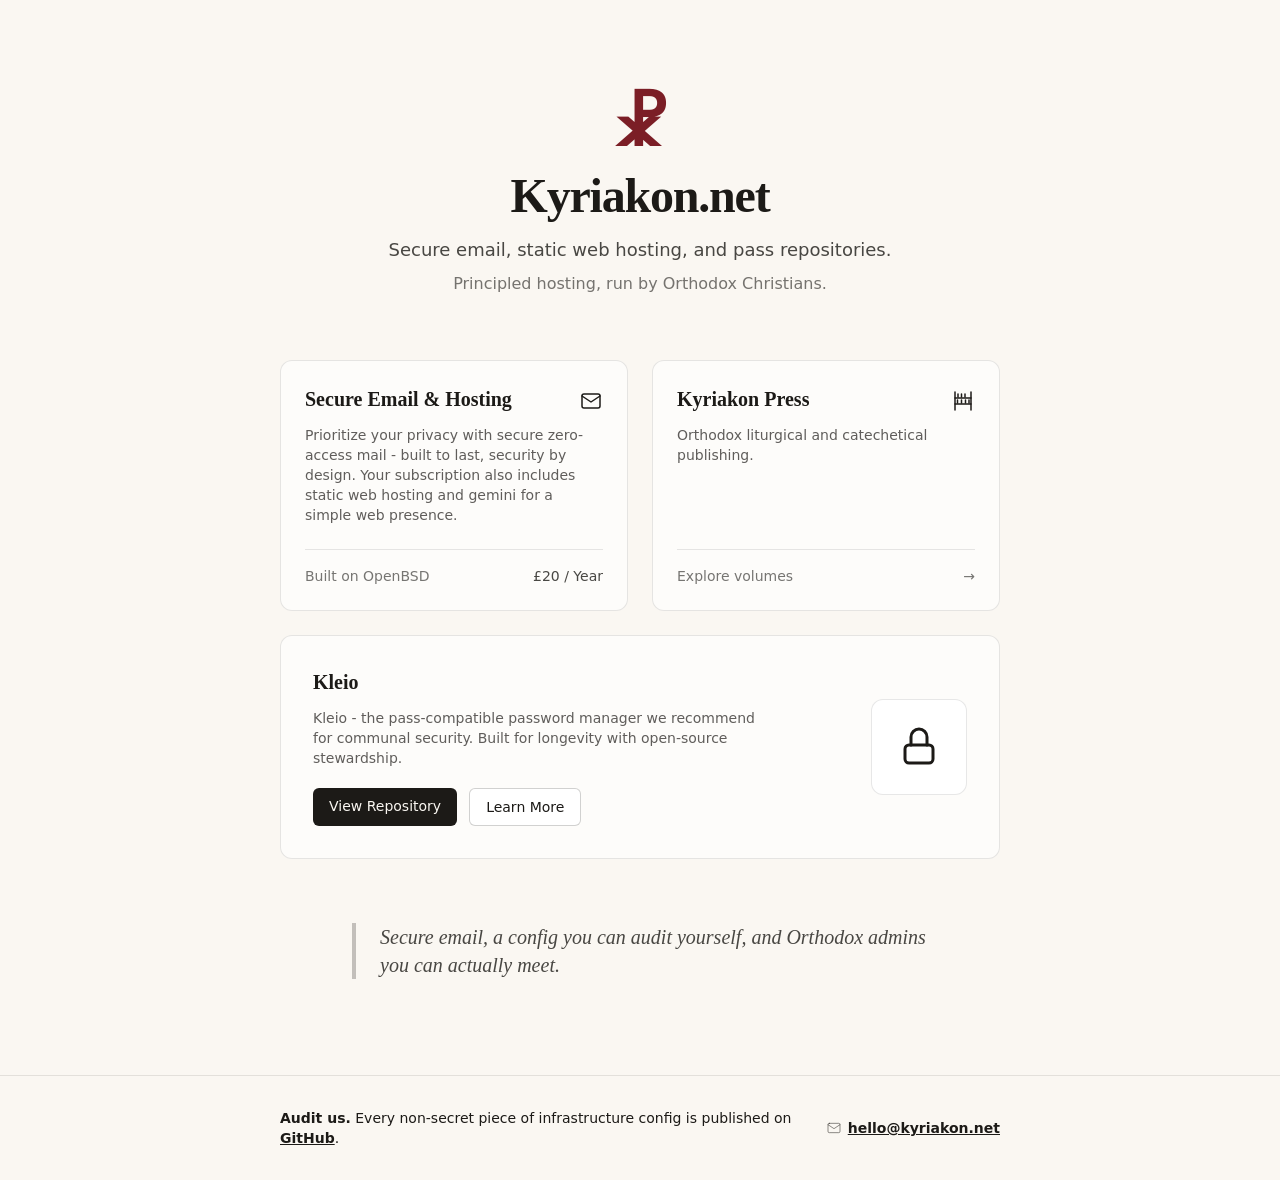
==== index.html @ 42053f7a "feat: added slash website screen with basic info." ====
<!doctype html>
<html lang="en">
<head>
  <meta charset="utf-8">
  <meta name="viewport" content="width=device-width, initial-scale=1">
  <title>Kyriakon.net - Principled hosting</title>
  <meta name="description" content="Secure email, static web hosting, and pass repositories. Principled hosting, run by Orthodox Christians.">
  <link rel="icon" type="image/svg+xml" href="/assets/favicon.svg">
  <link rel="icon" type="image/png" href="/assets/favicon.png">
  <link rel="stylesheet" href="/assets/main.css">
</head>
<body class="bg-paper text-ink font-body antialiased">
  <main class="mx-auto max-w-3xl px-6 py-16 sm:py-24">

    <header class="text-center">
      <span class="inline-block cursor-default font-display text-6xl font-bold leading-none text-crimson scale-x-125" aria-hidden="true">☧</span>
      <h1 class="mt-4 font-display text-4xl font-semibold tracking-tight sm:text-5xl">Kyriakon.net</h1>
      <p class="mt-4 text-lg text-ink/80">Secure email, static web hosting, and pass repositories.</p>
      <p class="mt-2 text-base text-ink/60">Principled hosting, run by Orthodox Christians.</p>
    </header>

    <section class="mt-16 grid gap-6 sm:grid-cols-2">

      <a href="/hosting/" class="flex flex-col rounded-xl border border-ink/10 bg-white/60 p-6 transition hover:border-gold">
        <div class="flex items-start justify-between gap-3">
          <h2 class="font-display text-xl font-semibold">Secure Email &amp; Hosting</h2>
          <svg class="mt-1 h-6 w-6 shrink-0 text-ink" viewBox="0 0 24 24" fill="none" stroke="currentColor" stroke-width="1.5" stroke-linecap="round" stroke-linejoin="round" aria-hidden="true">
            <rect x="3" y="5" width="18" height="14" rx="2"/>
            <path d="m3 7 9 6 9-6"/>
          </svg>
        </div>
        <p class="mb-6 mt-3 text-sm text-ink/70">Prioritize your privacy with secure zero-access mail - built to last, security by design. Your subscription also includes static web hosting and gemini for a simple web presence.</p>
        <div class="mt-auto flex items-center justify-between border-t border-ink/10 pt-4 text-sm">
          <span class="text-ink/60">Built on OpenBSD</span>
          <span class="font-medium text-ink/80">£20 / Year</span>
        </div>
      </a>

      <a href="/press/" class="flex flex-col rounded-xl border border-ink/10 bg-white/60 p-6 transition hover:border-gold">
        <div class="flex items-start justify-between gap-3">
          <h2 class="font-display text-xl font-semibold">Kyriakon Press</h2>
          <svg class="mt-1 h-6 w-6 shrink-0 text-ink" viewBox="0 0 24 24" fill="none" stroke="currentColor" stroke-width="1.5" stroke-linecap="round" stroke-linejoin="round" aria-hidden="true">
            <path d="M4 3v18"/>
            <path d="M20 3v18"/>
            <path d="M4 9h16"/>
            <path d="M4 15h16"/>
            <path d="M7 5v3"/>
            <path d="M10.5 5v3"/>
            <path d="M14 5v3"/>
            <path d="M6.5 11v3"/>
            <path d="M10.5 11v3"/>
            <path d="M14.5 11v3"/>
            <path d="M18 11v3"/>
          </svg>
        </div>
        <p class="mb-6 mt-3 text-sm text-ink/70">Orthodox liturgical and catechetical publishing.</p>
        <div class="mt-auto flex items-center justify-between border-t border-ink/10 pt-4 text-sm">
          <span class="text-ink/60">Explore volumes</span>
          <span class="text-ink/60" aria-hidden="true">→</span>
        </div>
      </a>

      <div class="card-hover relative flex items-center gap-6 rounded-xl border border-ink/10 bg-white/60 p-8 transition sm:col-span-2">
        <a href="/kleio/" class="absolute inset-0" aria-label="Kleio"></a>
        <div class="flex-1">
          <h2 class="font-display text-xl font-semibold">Kleio</h2>
          <p class="mt-3 max-w-md text-sm text-ink/70">Kleio - the pass-compatible password manager we recommend for communal security. Built for longevity with open-source stewardship.</p>
          <div class="mt-5 flex gap-3">
            <a href="https://github.com/kyriakon/kleio" target="_blank" rel="noopener" class="repo-btn relative z-10 rounded-md bg-ink px-4 py-2 text-sm font-medium text-paper hover:bg-ink/90">View Repository</a>
            <a href="/kleio/" class="relative z-10 rounded-md border border-ink/20 bg-white px-4 py-2 text-sm font-medium text-ink">Learn More</a>
          </div>
        </div>
        <div class="grid h-24 w-24 shrink-0 place-items-center rounded-xl border border-ink/10 bg-white">
          <svg class="h-12 w-12 text-ink" viewBox="0 0 24 24" fill="none" stroke="currentColor" stroke-width="1.5" stroke-linecap="round" stroke-linejoin="round" aria-hidden="true">
            <rect x="5" y="11" width="14" height="9" rx="2"/>
            <path d="M8 11V7a4 4 0 0 1 8 0v4"/>
          </svg>
        </div>
      </div>

    </section>

    <section class="mt-16">
      <blockquote class="mx-auto max-w-xl border-l-4 border-ink/25 pl-6 font-display text-xl italic text-ink/80">
        Secure email, a config you can audit yourself, and Orthodox admins you can actually meet.
      </blockquote>
    </section>

  </main>

  <footer class="border-t border-ink/10">
    <div class="mx-auto flex max-w-3xl flex-col gap-2 px-6 py-8 text-sm text-ink sm:flex-row sm:items-center sm:justify-between">
      <p><strong>Audit us.</strong> Every non-secret piece of infrastructure config is published on <a href="https://github.com/kyriakon/kyriakon-infra" class="font-bold underline hover:text-crimson">GitHub</a>.</p>
      <p class="flex items-center gap-1.5">
        <svg class="h-4 w-4 shrink-0 text-ink/50" viewBox="0 0 24 24" fill="none" stroke="currentColor" stroke-width="1.5" stroke-linecap="round" stroke-linejoin="round" aria-hidden="true">
          <rect x="3" y="5" width="18" height="14" rx="2"/>
          <path d="m3 7 9 6 9-6"/>
        </svg>
        <a href="mailto:hello@kyriakon.net" class="font-bold text-ink underline hover:text-crimson">hello@kyriakon.net</a>
      </p>
    </div>
  </footer>
</body>
</html>
---- assets/main.css ----
/*! tailwindcss v4.3.3 | MIT License | https://tailwindcss.com */
@layer properties{@supports (((-webkit-hyphens:none)) and (not (margin-trim:inline))) or ((-moz-orient:inline) and (not (color:rgb(from red r g b)))){*,:before,:after,::backdrop{--tw-scale-x:1;--tw-scale-y:1;--tw-scale-z:1;--tw-rotate-x:initial;--tw-rotate-y:initial;--tw-rotate-z:initial;--tw-skew-x:initial;--tw-skew-y:initial;--tw-border-style:solid;--tw-leading:initial;--tw-font-weight:initial;--tw-tracking:initial}}}@layer theme{:root,:host{--font-sans:-apple-system, BlinkMacSystemFont, "Segoe UI", Roboto, "Helvetica Neue", "Noto Sans", Arial, sans-serif, "Apple Color Emoji", "Segoe UI Emoji", "Segoe UI Symbol", "Noto Color Emoji";--font-mono:ui-monospace, SFMono-Regular, Menlo, Monaco, Consolas, "Liberation Mono", "Courier New", monospace;--color-white:#fff;--spacing:.25rem;--container-md:28rem;--container-xl:36rem;--container-2xl:42rem;--container-3xl:48rem;--text-sm:.875rem;--text-sm--line-height:calc(1.25 / .875);--text-base:1rem;--text-base--line-height:calc(1.5 / 1);--text-lg:1.125rem;--text-lg--line-height:calc(1.75 / 1.125);--text-xl:1.25rem;--text-xl--line-height:calc(1.75 / 1.25);--text-2xl:1.5rem;--text-2xl--line-height:calc(2 / 1.5);--text-4xl:2.25rem;--text-4xl--line-height:calc(2.5 / 2.25);--text-5xl:3rem;--text-5xl--line-height:1;--text-6xl:3.75rem;--text-6xl--line-height:1;--font-weight-medium:500;--font-weight-semibold:600;--font-weight-bold:700;--tracking-tight:-.025em;--radius-md:.375rem;--radius-xl:.75rem;--default-transition-duration:.15s;--default-transition-timing-function:cubic-bezier(.4, 0, .2, 1);--default-font-family:var(--font-sans);--default-mono-font-family:var(--font-mono);--color-ink:#1c1a17;--color-paper:#faf7f2;--color-crimson:#7b1e26;--color-gold:#b8860b;--font-display:"Iowan Old Style", "Palatino", Georgia, "Times New Roman", serif;--font-body:system-ui, -apple-system, "Segoe UI", Roboto, sans-serif}}@layer base{*,:after,:before,::backdrop{box-sizing:border-box;border:0 solid;margin:0;padding:0}::file-selector-button{box-sizing:border-box;border:0 solid;margin:0;padding:0}html,:host{-webkit-text-size-adjust:100%;tab-size:4;line-height:1.5;font-family:var(--default-font-family,-apple-system, BlinkMacSystemFont, "Segoe UI", Roboto, "Helvetica Neue", "Noto Sans", Arial, sans-serif, "Apple Color Emoji", "Segoe UI Emoji", "Segoe UI Symbol", "Noto Color Emoji");font-feature-settings:var(--default-font-feature-settings,normal);font-variation-settings:var(--default-font-variation-settings,normal);-webkit-tap-highlight-color:transparent}hr{height:0;color:inherit;border-top-width:1px}abbr:where([title]){-webkit-text-decoration:underline dotted;text-decoration:underline dotted}h1,h2,h3,h4,h5,h6{font-size:inherit;font-weight:inherit}a{color:inherit;-webkit-text-decoration:inherit;-webkit-text-decoration:inherit;-webkit-text-decoration:inherit;text-decoration:inherit}b,strong{font-weight:bolder}code,kbd,samp,pre{font-family:var(--default-mono-font-family,ui-monospace, SFMono-Regular, Menlo, Monaco, Consolas, "Liberation Mono", "Courier New", monospace);font-feature-settings:var(--default-mono-font-feature-settings,normal);font-variation-settings:var(--default-mono-font-variation-settings,normal);font-size:1em}small{font-size:80%}sub,sup{vertical-align:baseline;font-size:75%;line-height:0;position:relative}sub{bottom:-.25em}sup{top:-.5em}table{text-indent:0;border-color:inherit;border-collapse:collapse}:-moz-focusring:where(:not(iframe)){outline:auto}progress{vertical-align:baseline}summary{display:list-item}ol,ul,menu{list-style:none}img,svg,video,canvas,audio,iframe,embed,object{vertical-align:middle;display:block}img,video{max-width:100%;height:auto}button,input,select,optgroup,textarea{font:inherit;font-feature-settings:inherit;font-variation-settings:inherit;letter-spacing:inherit;color:inherit;opacity:1;background-color:#0000;border-radius:0}::file-selector-button{font:inherit;font-feature-settings:inherit;font-variation-settings:inherit;letter-spacing:inherit;color:inherit;opacity:1;background-color:#0000;border-radius:0}:where(select:is([multiple],[size])) optgroup{font-weight:bolder}:where(select:is([multiple],[size])) optgroup option{padding-inline-start:20px}::file-selector-button{margin-inline-end:4px}::placeholder{opacity:1}@supports (not ((-webkit-appearance:-apple-pay-button))) or (contain-intrinsic-size:1px){::placeholder{color:currentColor}@supports (color:color-mix(in lab, red, red)){::placeholder{color:color-mix(in oklab, currentcolor 50%, transparent)}}}textarea{resize:vertical}::-webkit-search-decoration{-webkit-appearance:none}::-webkit-date-and-time-value{min-height:1lh;text-align:inherit}::-webkit-datetime-edit{display:inline-flex}::-webkit-datetime-edit-fields-wrapper{padding:0}::-webkit-datetime-edit{padding-block:0}::-webkit-datetime-edit-year-field{padding-block:0}::-webkit-datetime-edit-month-field{padding-block:0}::-webkit-datetime-edit-day-field{padding-block:0}::-webkit-datetime-edit-hour-field{padding-block:0}::-webkit-datetime-edit-minute-field{padding-block:0}::-webkit-datetime-edit-second-field{padding-block:0}::-webkit-datetime-edit-millisecond-field{padding-block:0}::-webkit-datetime-edit-meridiem-field{padding-block:0}::-webkit-calendar-picker-indicator{line-height:1}:-moz-ui-invalid{box-shadow:none}button,input:where([type=button],[type=reset],[type=submit]){appearance:button}::file-selector-button{appearance:button}::-webkit-inner-spin-button{height:auto}::-webkit-outer-spin-button{height:auto}[hidden]:where(:not([hidden=until-found])){display:none!important}}@layer components;@layer utilities{.absolute{position:absolute}.relative{position:relative}.static{position:static}.inset-0{inset:0}.z-10{z-index:10}.mx-auto{margin-inline:auto}.mt-1{margin-top:var(--spacing)}.mt-2{margin-top:calc(var(--spacing) * 2)}.mt-3{margin-top:calc(var(--spacing) * 3)}.mt-4{margin-top:calc(var(--spacing) * 4)}.mt-5{margin-top:calc(var(--spacing) * 5)}.mt-6{margin-top:calc(var(--spacing) * 6)}.mt-8{margin-top:calc(var(--spacing) * 8)}.mt-16{margin-top:calc(var(--spacing) * 16)}.mt-auto{margin-top:auto}.mb-6{margin-bottom:calc(var(--spacing) * 6)}.ml-3{margin-left:calc(var(--spacing) * 3)}.flex{display:flex}.grid{display:grid}.inline-block{display:inline-block}.h-4{height:calc(var(--spacing) * 4)}.h-6{height:calc(var(--spacing) * 6)}.h-12{height:calc(var(--spacing) * 12)}.h-24{height:calc(var(--spacing) * 24)}.min-h-screen{min-height:100vh}.w-4{width:calc(var(--spacing) * 4)}.w-6{width:calc(var(--spacing) * 6)}.w-12{width:calc(var(--spacing) * 12)}.w-24{width:calc(var(--spacing) * 24)}.max-w-2xl{max-width:var(--container-2xl)}.max-w-3xl{max-width:var(--container-3xl)}.max-w-md{max-width:var(--container-md)}.max-w-xl{max-width:var(--container-xl)}.flex-1{flex:1}.shrink-0{flex-shrink:0}.scale-x-125{--tw-scale-x:125%;scale:var(--tw-scale-x) var(--tw-scale-y)}.transform{transform:var(--tw-rotate-x,) var(--tw-rotate-y,) var(--tw-rotate-z,) var(--tw-skew-x,) var(--tw-skew-y,)}.cursor-default{cursor:default}.flex-col{flex-direction:column}.place-items-center{place-items:center}.items-center{align-items:center}.items-start{align-items:flex-start}.justify-between{justify-content:space-between}.justify-center{justify-content:center}.gap-1\.5{gap:calc(var(--spacing) * 1.5)}.gap-2{gap:calc(var(--spacing) * 2)}.gap-3{gap:calc(var(--spacing) * 3)}.gap-6{gap:calc(var(--spacing) * 6)}.rounded-md{border-radius:var(--radius-md)}.rounded-xl{border-radius:var(--radius-xl)}.border{border-style:var(--tw-border-style);border-width:1px}.border-t{border-top-style:var(--tw-border-style);border-top-width:1px}.border-l-4{border-left-style:var(--tw-border-style);border-left-width:4px}.border-ink\/10{border-color:#1c1a171a}@supports (color:color-mix(in lab, red, red)){.border-ink\/10{border-color:color-mix(in oklab, var(--color-ink) 10%, transparent)}}.border-ink\/20{border-color:#1c1a1733}@supports (color:color-mix(in lab, red, red)){.border-ink\/20{border-color:color-mix(in oklab, var(--color-ink) 20%, transparent)}}.border-ink\/25{border-color:#1c1a1740}@supports (color:color-mix(in lab, red, red)){.border-ink\/25{border-color:color-mix(in oklab, var(--color-ink) 25%, transparent)}}.bg-ink{background-color:var(--color-ink)}.bg-paper{background-color:var(--color-paper)}.bg-white{background-color:var(--color-white)}.bg-white\/60{background-color:#fff9}@supports (color:color-mix(in lab, red, red)){.bg-white\/60{background-color:color-mix(in oklab, var(--color-white) 60%, transparent)}}.p-6{padding:calc(var(--spacing) * 6)}.p-8{padding:calc(var(--spacing) * 8)}.px-4{padding-inline:calc(var(--spacing) * 4)}.px-6{padding-inline:calc(var(--spacing) * 6)}.py-2{padding-block:calc(var(--spacing) * 2)}.py-8{padding-block:calc(var(--spacing) * 8)}.py-16{padding-block:calc(var(--spacing) * 16)}.pt-4{padding-top:calc(var(--spacing) * 4)}.pl-6{padding-left:calc(var(--spacing) * 6)}.text-center{text-align:center}.font-body{font-family:var(--font-body)}.font-display{font-family:var(--font-display)}.text-2xl{font-size:var(--text-2xl);line-height:var(--tw-leading,var(--text-2xl--line-height))}.text-4xl{font-size:var(--text-4xl);line-height:var(--tw-leading,var(--text-4xl--line-height))}.text-6xl{font-size:var(--text-6xl);line-height:var(--tw-leading,var(--text-6xl--line-height))}.text-base{font-size:var(--text-base);line-height:var(--tw-leading,var(--text-base--line-height))}.text-lg{font-size:var(--text-lg);line-height:var(--tw-leading,var(--text-lg--line-height))}.text-sm{font-size:var(--text-sm);line-height:var(--tw-leading,var(--text-sm--line-height))}.text-xl{font-size:var(--text-xl);line-height:var(--tw-leading,var(--text-xl--line-height))}.leading-none{--tw-leading:1;line-height:1}.font-bold{--tw-font-weight:var(--font-weight-bold);font-weight:var(--font-weight-bold)}.font-medium{--tw-font-weight:var(--font-weight-medium);font-weight:var(--font-weight-medium)}.font-semibold{--tw-font-weight:var(--font-weight-semibold);font-weight:var(--font-weight-semibold)}.tracking-tight{--tw-tracking:var(--tracking-tight);letter-spacing:var(--tracking-tight)}.text-crimson{color:var(--color-crimson)}.text-ink{color:var(--color-ink)}.text-ink\/50{color:#1c1a1780}@supports (color:color-mix(in lab, red, red)){.text-ink\/50{color:color-mix(in oklab, var(--color-ink) 50%, transparent)}}.text-ink\/60{color:#1c1a1799}@supports (color:color-mix(in lab, red, red)){.text-ink\/60{color:color-mix(in oklab, var(--color-ink) 60%, transparent)}}.text-ink\/70{color:#1c1a17b3}@supports (color:color-mix(in lab, red, red)){.text-ink\/70{color:color-mix(in oklab, var(--color-ink) 70%, transparent)}}.text-ink\/80{color:#1c1a17cc}@supports (color:color-mix(in lab, red, red)){.text-ink\/80{color:color-mix(in oklab, var(--color-ink) 80%, transparent)}}.text-paper{color:var(--color-paper)}.lowercase{text-transform:lowercase}.italic{font-style:italic}.underline{text-decoration-line:underline}.antialiased{-webkit-font-smoothing:antialiased;-moz-osx-font-smoothing:grayscale}.transition{transition-property:color,background-color,border-color,outline-color,text-decoration-color,fill,stroke,--tw-gradient-from,--tw-gradient-via,--tw-gradient-to,opacity,box-shadow,transform,translate,scale,rotate,filter,-webkit-backdrop-filter,backdrop-filter,display,content-visibility,overlay,pointer-events;transition-timing-function:var(--tw-ease,var(--default-transition-timing-function));transition-duration:var(--tw-duration,var(--default-transition-duration))}@media (hover:hover){.hover\:border-gold:hover{border-color:var(--color-gold)}.hover\:bg-ink\/90:hover{background-color:#1c1a17e6}@supports (color:color-mix(in lab, red, red)){.hover\:bg-ink\/90:hover{background-color:color-mix(in oklab, var(--color-ink) 90%, transparent)}}.hover\:text-crimson:hover{color:var(--color-crimson)}.hover\:underline:hover{text-decoration-line:underline}}@media (min-width:40rem){.sm\:col-span-2{grid-column:span 2/span 2}.sm\:grid-cols-2{grid-template-columns:repeat(2,minmax(0,1fr))}.sm\:flex-row{flex-direction:row}.sm\:items-center{align-items:center}.sm\:justify-between{justify-content:space-between}.sm\:py-24{padding-block:calc(var(--spacing) * 24)}.sm\:text-5xl{font-size:var(--text-5xl);line-height:var(--tw-leading,var(--text-5xl--line-height))}}}.card-hover:hover:not(:has(.repo-btn:hover)){border-color:var(--color-gold)}@property --tw-scale-x{syntax:"*";inherits:false;initial-value:1}@property --tw-scale-y{syntax:"*";inherits:false;initial-value:1}@property --tw-scale-z{syntax:"*";inherits:false;initial-value:1}@property --tw-rotate-x{syntax:"*";inherits:false}@property --tw-rotate-y{syntax:"*";inherits:false}@property --tw-rotate-z{syntax:"*";inherits:false}@property --tw-skew-x{syntax:"*";inherits:false}@property --tw-skew-y{syntax:"*";inherits:false}@property --tw-border-style{syntax:"*";inherits:false;initial-value:solid}@property --tw-leading{syntax:"*";inherits:false}@property --tw-font-weight{syntax:"*";inherits:false}@property --tw-tracking{syntax:"*";inherits:false}
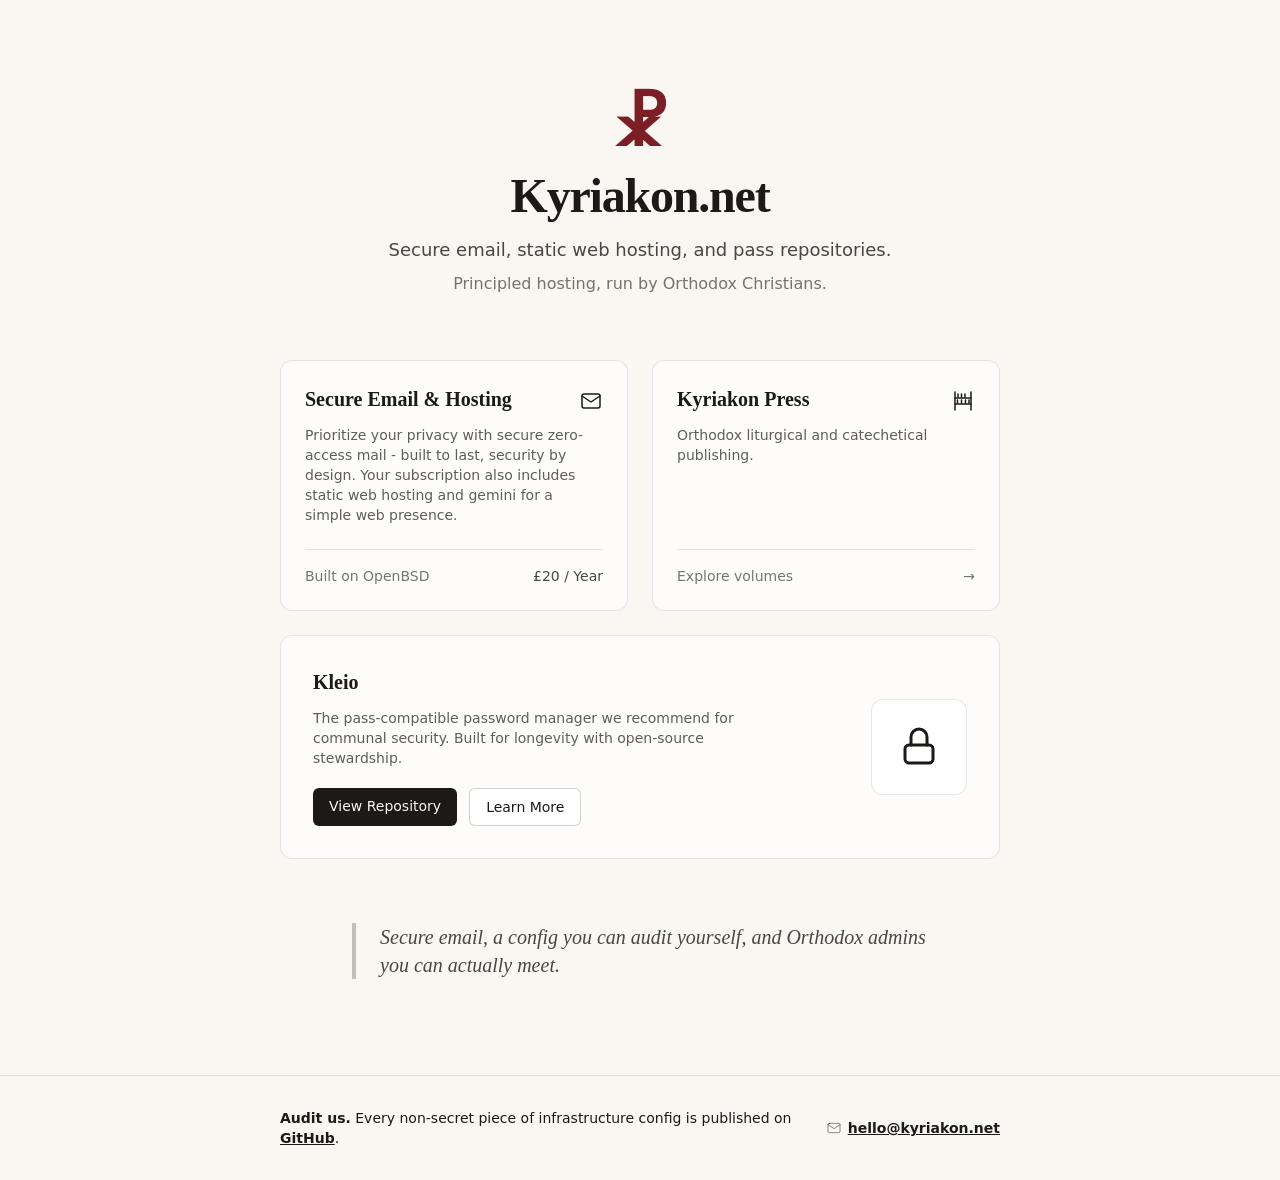
==== commit 9b21d98e: "fix: mobile layout solution." ====
--- a/index.html
+++ b/index.html
@@ -60,12 +60,12 @@
         </div>
       </a>
 
-      <div class="card-hover relative flex items-center gap-6 rounded-xl border border-ink/10 bg-white/60 p-8 transition sm:col-span-2">
+      <div class="card-hover relative flex flex-col-reverse items-start gap-6 rounded-xl border border-ink/10 bg-white/60 p-8 transition sm:flex-row sm:items-center sm:col-span-2">
         <a href="/kleio/" class="absolute inset-0" aria-label="Kleio"></a>
         <div class="flex-1">
           <h2 class="font-display text-xl font-semibold">Kleio</h2>
-          <p class="mt-3 max-w-md text-sm text-ink/70">Kleio - the pass-compatible password manager we recommend for communal security. Built for longevity with open-source stewardship.</p>
-          <div class="mt-5 flex gap-3">
+          <p class="mt-3 max-w-md text-sm text-ink/70">The pass-compatible password manager we recommend for communal security. Built for longevity with open-source stewardship.</p>
+          <div class="mt-5 flex flex-wrap gap-3">
             <a href="https://github.com/kyriakon/kleio" target="_blank" rel="noopener" class="repo-btn relative z-10 rounded-md bg-ink px-4 py-2 text-sm font-medium text-paper hover:bg-ink/90">View Repository</a>
             <a href="/kleio/" class="relative z-10 rounded-md border border-ink/20 bg-white px-4 py-2 text-sm font-medium text-ink">Learn More</a>
           </div>
--- a/assets/main.css
+++ b/assets/main.css
@@ -1,2 +1,2 @@
 /*! tailwindcss v4.3.3 | MIT License | https://tailwindcss.com */
-@layer properties{@supports (((-webkit-hyphens:none)) and (not (margin-trim:inline))) or ((-moz-orient:inline) and (not (color:rgb(from red r g b)))){*,:before,:after,::backdrop{--tw-scale-x:1;--tw-scale-y:1;--tw-scale-z:1;--tw-rotate-x:initial;--tw-rotate-y:initial;--tw-rotate-z:initial;--tw-skew-x:initial;--tw-skew-y:initial;--tw-border-style:solid;--tw-leading:initial;--tw-font-weight:initial;--tw-tracking:initial}}}@layer theme{:root,:host{--font-sans:-apple-system, BlinkMacSystemFont, "Segoe UI", Roboto, "Helvetica Neue", "Noto Sans", Arial, sans-serif, "Apple Color Emoji", "Segoe UI Emoji", "Segoe UI Symbol", "Noto Color Emoji";--font-mono:ui-monospace, SFMono-Regular, Menlo, Monaco, Consolas, "Liberation Mono", "Courier New", monospace;--color-white:#fff;--spacing:.25rem;--container-md:28rem;--container-xl:36rem;--container-2xl:42rem;--container-3xl:48rem;--text-sm:.875rem;--text-sm--line-height:calc(1.25 / .875);--text-base:1rem;--text-base--line-height:calc(1.5 / 1);--text-lg:1.125rem;--text-lg--line-height:calc(1.75 / 1.125);--text-xl:1.25rem;--text-xl--line-height:calc(1.75 / 1.25);--text-2xl:1.5rem;--text-2xl--line-height:calc(2 / 1.5);--text-4xl:2.25rem;--text-4xl--line-height:calc(2.5 / 2.25);--text-5xl:3rem;--text-5xl--line-height:1;--text-6xl:3.75rem;--text-6xl--line-height:1;--font-weight-medium:500;--font-weight-semibold:600;--font-weight-bold:700;--tracking-tight:-.025em;--radius-md:.375rem;--radius-xl:.75rem;--default-transition-duration:.15s;--default-transition-timing-function:cubic-bezier(.4, 0, .2, 1);--default-font-family:var(--font-sans);--default-mono-font-family:var(--font-mono);--color-ink:#1c1a17;--color-paper:#faf7f2;--color-crimson:#7b1e26;--color-gold:#b8860b;--font-display:"Iowan Old Style", "Palatino", Georgia, "Times New Roman", serif;--font-body:system-ui, -apple-system, "Segoe UI", Roboto, sans-serif}}@layer base{*,:after,:before,::backdrop{box-sizing:border-box;border:0 solid;margin:0;padding:0}::file-selector-button{box-sizing:border-box;border:0 solid;margin:0;padding:0}html,:host{-webkit-text-size-adjust:100%;tab-size:4;line-height:1.5;font-family:var(--default-font-family,-apple-system, BlinkMacSystemFont, "Segoe UI", Roboto, "Helvetica Neue", "Noto Sans", Arial, sans-serif, "Apple Color Emoji", "Segoe UI Emoji", "Segoe UI Symbol", "Noto Color Emoji");font-feature-settings:var(--default-font-feature-settings,normal);font-variation-settings:var(--default-font-variation-settings,normal);-webkit-tap-highlight-color:transparent}hr{height:0;color:inherit;border-top-width:1px}abbr:where([title]){-webkit-text-decoration:underline dotted;text-decoration:underline dotted}h1,h2,h3,h4,h5,h6{font-size:inherit;font-weight:inherit}a{color:inherit;-webkit-text-decoration:inherit;-webkit-text-decoration:inherit;-webkit-text-decoration:inherit;text-decoration:inherit}b,strong{font-weight:bolder}code,kbd,samp,pre{font-family:var(--default-mono-font-family,ui-monospace, SFMono-Regular, Menlo, Monaco, Consolas, "Liberation Mono", "Courier New", monospace);font-feature-settings:var(--default-mono-font-feature-settings,normal);font-variation-settings:var(--default-mono-font-variation-settings,normal);font-size:1em}small{font-size:80%}sub,sup{vertical-align:baseline;font-size:75%;line-height:0;position:relative}sub{bottom:-.25em}sup{top:-.5em}table{text-indent:0;border-color:inherit;border-collapse:collapse}:-moz-focusring:where(:not(iframe)){outline:auto}progress{vertical-align:baseline}summary{display:list-item}ol,ul,menu{list-style:none}img,svg,video,canvas,audio,iframe,embed,object{vertical-align:middle;display:block}img,video{max-width:100%;height:auto}button,input,select,optgroup,textarea{font:inherit;font-feature-settings:inherit;font-variation-settings:inherit;letter-spacing:inherit;color:inherit;opacity:1;background-color:#0000;border-radius:0}::file-selector-button{font:inherit;font-feature-settings:inherit;font-variation-settings:inherit;letter-spacing:inherit;color:inherit;opacity:1;background-color:#0000;border-radius:0}:where(select:is([multiple],[size])) optgroup{font-weight:bolder}:where(select:is([multiple],[size])) optgroup option{padding-inline-start:20px}::file-selector-button{margin-inline-end:4px}::placeholder{opacity:1}@supports (not ((-webkit-appearance:-apple-pay-button))) or (contain-intrinsic-size:1px){::placeholder{color:currentColor}@supports (color:color-mix(in lab, red, red)){::placeholder{color:color-mix(in oklab, currentcolor 50%, transparent)}}}textarea{resize:vertical}::-webkit-search-decoration{-webkit-appearance:none}::-webkit-date-and-time-value{min-height:1lh;text-align:inherit}::-webkit-datetime-edit{display:inline-flex}::-webkit-datetime-edit-fields-wrapper{padding:0}::-webkit-datetime-edit{padding-block:0}::-webkit-datetime-edit-year-field{padding-block:0}::-webkit-datetime-edit-month-field{padding-block:0}::-webkit-datetime-edit-day-field{padding-block:0}::-webkit-datetime-edit-hour-field{padding-block:0}::-webkit-datetime-edit-minute-field{padding-block:0}::-webkit-datetime-edit-second-field{padding-block:0}::-webkit-datetime-edit-millisecond-field{padding-block:0}::-webkit-datetime-edit-meridiem-field{padding-block:0}::-webkit-calendar-picker-indicator{line-height:1}:-moz-ui-invalid{box-shadow:none}button,input:where([type=button],[type=reset],[type=submit]){appearance:button}::file-selector-button{appearance:button}::-webkit-inner-spin-button{height:auto}::-webkit-outer-spin-button{height:auto}[hidden]:where(:not([hidden=until-found])){display:none!important}}@layer components;@layer utilities{.absolute{position:absolute}.relative{position:relative}.static{position:static}.inset-0{inset:0}.z-10{z-index:10}.mx-auto{margin-inline:auto}.mt-1{margin-top:var(--spacing)}.mt-2{margin-top:calc(var(--spacing) * 2)}.mt-3{margin-top:calc(var(--spacing) * 3)}.mt-4{margin-top:calc(var(--spacing) * 4)}.mt-5{margin-top:calc(var(--spacing) * 5)}.mt-6{margin-top:calc(var(--spacing) * 6)}.mt-8{margin-top:calc(var(--spacing) * 8)}.mt-16{margin-top:calc(var(--spacing) * 16)}.mt-auto{margin-top:auto}.mb-6{margin-bottom:calc(var(--spacing) * 6)}.ml-3{margin-left:calc(var(--spacing) * 3)}.flex{display:flex}.grid{display:grid}.inline-block{display:inline-block}.h-4{height:calc(var(--spacing) * 4)}.h-6{height:calc(var(--spacing) * 6)}.h-12{height:calc(var(--spacing) * 12)}.h-24{height:calc(var(--spacing) * 24)}.min-h-screen{min-height:100vh}.w-4{width:calc(var(--spacing) * 4)}.w-6{width:calc(var(--spacing) * 6)}.w-12{width:calc(var(--spacing) * 12)}.w-24{width:calc(var(--spacing) * 24)}.max-w-2xl{max-width:var(--container-2xl)}.max-w-3xl{max-width:var(--container-3xl)}.max-w-md{max-width:var(--container-md)}.max-w-xl{max-width:var(--container-xl)}.flex-1{flex:1}.shrink-0{flex-shrink:0}.scale-x-125{--tw-scale-x:125%;scale:var(--tw-scale-x) var(--tw-scale-y)}.transform{transform:var(--tw-rotate-x,) var(--tw-rotate-y,) var(--tw-rotate-z,) var(--tw-skew-x,) var(--tw-skew-y,)}.cursor-default{cursor:default}.flex-col{flex-direction:column}.place-items-center{place-items:center}.items-center{align-items:center}.items-start{align-items:flex-start}.justify-between{justify-content:space-between}.justify-center{justify-content:center}.gap-1\.5{gap:calc(var(--spacing) * 1.5)}.gap-2{gap:calc(var(--spacing) * 2)}.gap-3{gap:calc(var(--spacing) * 3)}.gap-6{gap:calc(var(--spacing) * 6)}.rounded-md{border-radius:var(--radius-md)}.rounded-xl{border-radius:var(--radius-xl)}.border{border-style:var(--tw-border-style);border-width:1px}.border-t{border-top-style:var(--tw-border-style);border-top-width:1px}.border-l-4{border-left-style:var(--tw-border-style);border-left-width:4px}.border-ink\/10{border-color:#1c1a171a}@supports (color:color-mix(in lab, red, red)){.border-ink\/10{border-color:color-mix(in oklab, var(--color-ink) 10%, transparent)}}.border-ink\/20{border-color:#1c1a1733}@supports (color:color-mix(in lab, red, red)){.border-ink\/20{border-color:color-mix(in oklab, var(--color-ink) 20%, transparent)}}.border-ink\/25{border-color:#1c1a1740}@supports (color:color-mix(in lab, red, red)){.border-ink\/25{border-color:color-mix(in oklab, var(--color-ink) 25%, transparent)}}.bg-ink{background-color:var(--color-ink)}.bg-paper{background-color:var(--color-paper)}.bg-white{background-color:var(--color-white)}.bg-white\/60{background-color:#fff9}@supports (color:color-mix(in lab, red, red)){.bg-white\/60{background-color:color-mix(in oklab, var(--color-white) 60%, transparent)}}.p-6{padding:calc(var(--spacing) * 6)}.p-8{padding:calc(var(--spacing) * 8)}.px-4{padding-inline:calc(var(--spacing) * 4)}.px-6{padding-inline:calc(var(--spacing) * 6)}.py-2{padding-block:calc(var(--spacing) * 2)}.py-8{padding-block:calc(var(--spacing) * 8)}.py-16{padding-block:calc(var(--spacing) * 16)}.pt-4{padding-top:calc(var(--spacing) * 4)}.pl-6{padding-left:calc(var(--spacing) * 6)}.text-center{text-align:center}.font-body{font-family:var(--font-body)}.font-display{font-family:var(--font-display)}.text-2xl{font-size:var(--text-2xl);line-height:var(--tw-leading,var(--text-2xl--line-height))}.text-4xl{font-size:var(--text-4xl);line-height:var(--tw-leading,var(--text-4xl--line-height))}.text-6xl{font-size:var(--text-6xl);line-height:var(--tw-leading,var(--text-6xl--line-height))}.text-base{font-size:var(--text-base);line-height:var(--tw-leading,var(--text-base--line-height))}.text-lg{font-size:var(--text-lg);line-height:var(--tw-leading,var(--text-lg--line-height))}.text-sm{font-size:var(--text-sm);line-height:var(--tw-leading,var(--text-sm--line-height))}.text-xl{font-size:var(--text-xl);line-height:var(--tw-leading,var(--text-xl--line-height))}.leading-none{--tw-leading:1;line-height:1}.font-bold{--tw-font-weight:var(--font-weight-bold);font-weight:var(--font-weight-bold)}.font-medium{--tw-font-weight:var(--font-weight-medium);font-weight:var(--font-weight-medium)}.font-semibold{--tw-font-weight:var(--font-weight-semibold);font-weight:var(--font-weight-semibold)}.tracking-tight{--tw-tracking:var(--tracking-tight);letter-spacing:var(--tracking-tight)}.text-crimson{color:var(--color-crimson)}.text-ink{color:var(--color-ink)}.text-ink\/50{color:#1c1a1780}@supports (color:color-mix(in lab, red, red)){.text-ink\/50{color:color-mix(in oklab, var(--color-ink) 50%, transparent)}}.text-ink\/60{color:#1c1a1799}@supports (color:color-mix(in lab, red, red)){.text-ink\/60{color:color-mix(in oklab, var(--color-ink) 60%, transparent)}}.text-ink\/70{color:#1c1a17b3}@supports (color:color-mix(in lab, red, red)){.text-ink\/70{color:color-mix(in oklab, var(--color-ink) 70%, transparent)}}.text-ink\/80{color:#1c1a17cc}@supports (color:color-mix(in lab, red, red)){.text-ink\/80{color:color-mix(in oklab, var(--color-ink) 80%, transparent)}}.text-paper{color:var(--color-paper)}.lowercase{text-transform:lowercase}.italic{font-style:italic}.underline{text-decoration-line:underline}.antialiased{-webkit-font-smoothing:antialiased;-moz-osx-font-smoothing:grayscale}.transition{transition-property:color,background-color,border-color,outline-color,text-decoration-color,fill,stroke,--tw-gradient-from,--tw-gradient-via,--tw-gradient-to,opacity,box-shadow,transform,translate,scale,rotate,filter,-webkit-backdrop-filter,backdrop-filter,display,content-visibility,overlay,pointer-events;transition-timing-function:var(--tw-ease,var(--default-transition-timing-function));transition-duration:var(--tw-duration,var(--default-transition-duration))}@media (hover:hover){.hover\:border-gold:hover{border-color:var(--color-gold)}.hover\:bg-ink\/90:hover{background-color:#1c1a17e6}@supports (color:color-mix(in lab, red, red)){.hover\:bg-ink\/90:hover{background-color:color-mix(in oklab, var(--color-ink) 90%, transparent)}}.hover\:text-crimson:hover{color:var(--color-crimson)}.hover\:underline:hover{text-decoration-line:underline}}@media (min-width:40rem){.sm\:col-span-2{grid-column:span 2/span 2}.sm\:grid-cols-2{grid-template-columns:repeat(2,minmax(0,1fr))}.sm\:flex-row{flex-direction:row}.sm\:items-center{align-items:center}.sm\:justify-between{justify-content:space-between}.sm\:py-24{padding-block:calc(var(--spacing) * 24)}.sm\:text-5xl{font-size:var(--text-5xl);line-height:var(--tw-leading,var(--text-5xl--line-height))}}}.card-hover:hover:not(:has(.repo-btn:hover)){border-color:var(--color-gold)}@property --tw-scale-x{syntax:"*";inherits:false;initial-value:1}@property --tw-scale-y{syntax:"*";inherits:false;initial-value:1}@property --tw-scale-z{syntax:"*";inherits:false;initial-value:1}@property --tw-rotate-x{syntax:"*";inherits:false}@property --tw-rotate-y{syntax:"*";inherits:false}@property --tw-rotate-z{syntax:"*";inherits:false}@property --tw-skew-x{syntax:"*";inherits:false}@property --tw-skew-y{syntax:"*";inherits:false}@property --tw-border-style{syntax:"*";inherits:false;initial-value:solid}@property --tw-leading{syntax:"*";inherits:false}@property --tw-font-weight{syntax:"*";inherits:false}@property --tw-tracking{syntax:"*";inherits:false}+@layer properties{@supports (((-webkit-hyphens:none)) and (not (margin-trim:inline))) or ((-moz-orient:inline) and (not (color:rgb(from red r g b)))){*,:before,:after,::backdrop{--tw-scale-x:1;--tw-scale-y:1;--tw-scale-z:1;--tw-rotate-x:initial;--tw-rotate-y:initial;--tw-rotate-z:initial;--tw-skew-x:initial;--tw-skew-y:initial;--tw-border-style:solid;--tw-leading:initial;--tw-font-weight:initial;--tw-tracking:initial}}}@layer theme{:root,:host{--font-sans:-apple-system, BlinkMacSystemFont, "Segoe UI", Roboto, "Helvetica Neue", "Noto Sans", Arial, sans-serif, "Apple Color Emoji", "Segoe UI Emoji", "Segoe UI Symbol", "Noto Color Emoji";--font-mono:ui-monospace, SFMono-Regular, Menlo, Monaco, Consolas, "Liberation Mono", "Courier New", monospace;--color-white:#fff;--spacing:.25rem;--container-md:28rem;--container-xl:36rem;--container-2xl:42rem;--container-3xl:48rem;--text-sm:.875rem;--text-sm--line-height:calc(1.25 / .875);--text-base:1rem;--text-base--line-height:calc(1.5 / 1);--text-lg:1.125rem;--text-lg--line-height:calc(1.75 / 1.125);--text-xl:1.25rem;--text-xl--line-height:calc(1.75 / 1.25);--text-2xl:1.5rem;--text-2xl--line-height:calc(2 / 1.5);--text-4xl:2.25rem;--text-4xl--line-height:calc(2.5 / 2.25);--text-5xl:3rem;--text-5xl--line-height:1;--text-6xl:3.75rem;--text-6xl--line-height:1;--font-weight-medium:500;--font-weight-semibold:600;--font-weight-bold:700;--tracking-tight:-.025em;--radius-md:.375rem;--radius-xl:.75rem;--default-transition-duration:.15s;--default-transition-timing-function:cubic-bezier(.4, 0, .2, 1);--default-font-family:var(--font-sans);--default-mono-font-family:var(--font-mono);--color-ink:#1c1a17;--color-paper:#faf7f2;--color-crimson:#7b1e26;--color-gold:#b8860b;--font-display:"Iowan Old Style", "Palatino", Georgia, "Times New Roman", serif;--font-body:system-ui, -apple-system, "Segoe UI", Roboto, sans-serif}}@layer base{*,:after,:before,::backdrop{box-sizing:border-box;border:0 solid;margin:0;padding:0}::file-selector-button{box-sizing:border-box;border:0 solid;margin:0;padding:0}html,:host{-webkit-text-size-adjust:100%;tab-size:4;line-height:1.5;font-family:var(--default-font-family,-apple-system, BlinkMacSystemFont, "Segoe UI", Roboto, "Helvetica Neue", "Noto Sans", Arial, sans-serif, "Apple Color Emoji", "Segoe UI Emoji", "Segoe UI Symbol", "Noto Color Emoji");font-feature-settings:var(--default-font-feature-settings,normal);font-variation-settings:var(--default-font-variation-settings,normal);-webkit-tap-highlight-color:transparent}hr{height:0;color:inherit;border-top-width:1px}abbr:where([title]){-webkit-text-decoration:underline dotted;text-decoration:underline dotted}h1,h2,h3,h4,h5,h6{font-size:inherit;font-weight:inherit}a{color:inherit;-webkit-text-decoration:inherit;-webkit-text-decoration:inherit;-webkit-text-decoration:inherit;text-decoration:inherit}b,strong{font-weight:bolder}code,kbd,samp,pre{font-family:var(--default-mono-font-family,ui-monospace, SFMono-Regular, Menlo, Monaco, Consolas, "Liberation Mono", "Courier New", monospace);font-feature-settings:var(--default-mono-font-feature-settings,normal);font-variation-settings:var(--default-mono-font-variation-settings,normal);font-size:1em}small{font-size:80%}sub,sup{vertical-align:baseline;font-size:75%;line-height:0;position:relative}sub{bottom:-.25em}sup{top:-.5em}table{text-indent:0;border-color:inherit;border-collapse:collapse}:-moz-focusring:where(:not(iframe)){outline:auto}progress{vertical-align:baseline}summary{display:list-item}ol,ul,menu{list-style:none}img,svg,video,canvas,audio,iframe,embed,object{vertical-align:middle;display:block}img,video{max-width:100%;height:auto}button,input,select,optgroup,textarea{font:inherit;font-feature-settings:inherit;font-variation-settings:inherit;letter-spacing:inherit;color:inherit;opacity:1;background-color:#0000;border-radius:0}::file-selector-button{font:inherit;font-feature-settings:inherit;font-variation-settings:inherit;letter-spacing:inherit;color:inherit;opacity:1;background-color:#0000;border-radius:0}:where(select:is([multiple],[size])) optgroup{font-weight:bolder}:where(select:is([multiple],[size])) optgroup option{padding-inline-start:20px}::file-selector-button{margin-inline-end:4px}::placeholder{opacity:1}@supports (not ((-webkit-appearance:-apple-pay-button))) or (contain-intrinsic-size:1px){::placeholder{color:currentColor}@supports (color:color-mix(in lab, red, red)){::placeholder{color:color-mix(in oklab, currentcolor 50%, transparent)}}}textarea{resize:vertical}::-webkit-search-decoration{-webkit-appearance:none}::-webkit-date-and-time-value{min-height:1lh;text-align:inherit}::-webkit-datetime-edit{display:inline-flex}::-webkit-datetime-edit-fields-wrapper{padding:0}::-webkit-datetime-edit{padding-block:0}::-webkit-datetime-edit-year-field{padding-block:0}::-webkit-datetime-edit-month-field{padding-block:0}::-webkit-datetime-edit-day-field{padding-block:0}::-webkit-datetime-edit-hour-field{padding-block:0}::-webkit-datetime-edit-minute-field{padding-block:0}::-webkit-datetime-edit-second-field{padding-block:0}::-webkit-datetime-edit-millisecond-field{padding-block:0}::-webkit-datetime-edit-meridiem-field{padding-block:0}::-webkit-calendar-picker-indicator{line-height:1}:-moz-ui-invalid{box-shadow:none}button,input:where([type=button],[type=reset],[type=submit]){appearance:button}::file-selector-button{appearance:button}::-webkit-inner-spin-button{height:auto}::-webkit-outer-spin-button{height:auto}[hidden]:where(:not([hidden=until-found])){display:none!important}}@layer components;@layer utilities{.visible{visibility:visible}.absolute{position:absolute}.relative{position:relative}.static{position:static}.inset-0{inset:0}.z-10{z-index:10}.mx-auto{margin-inline:auto}.mt-1{margin-top:var(--spacing)}.mt-2{margin-top:calc(var(--spacing) * 2)}.mt-3{margin-top:calc(var(--spacing) * 3)}.mt-4{margin-top:calc(var(--spacing) * 4)}.mt-5{margin-top:calc(var(--spacing) * 5)}.mt-6{margin-top:calc(var(--spacing) * 6)}.mt-8{margin-top:calc(var(--spacing) * 8)}.mt-16{margin-top:calc(var(--spacing) * 16)}.mt-auto{margin-top:auto}.mb-6{margin-bottom:calc(var(--spacing) * 6)}.ml-3{margin-left:calc(var(--spacing) * 3)}.flex{display:flex}.grid{display:grid}.inline{display:inline}.inline-block{display:inline-block}.h-4{height:calc(var(--spacing) * 4)}.h-6{height:calc(var(--spacing) * 6)}.h-12{height:calc(var(--spacing) * 12)}.h-24{height:calc(var(--spacing) * 24)}.min-h-screen{min-height:100vh}.w-4{width:calc(var(--spacing) * 4)}.w-6{width:calc(var(--spacing) * 6)}.w-12{width:calc(var(--spacing) * 12)}.w-24{width:calc(var(--spacing) * 24)}.max-w-2xl{max-width:var(--container-2xl)}.max-w-3xl{max-width:var(--container-3xl)}.max-w-md{max-width:var(--container-md)}.max-w-xl{max-width:var(--container-xl)}.flex-1{flex:1}.shrink-0{flex-shrink:0}.scale-x-125{--tw-scale-x:125%;scale:var(--tw-scale-x) var(--tw-scale-y)}.transform{transform:var(--tw-rotate-x,) var(--tw-rotate-y,) var(--tw-rotate-z,) var(--tw-skew-x,) var(--tw-skew-y,)}.cursor-default{cursor:default}.flex-col{flex-direction:column}.flex-col-reverse{flex-direction:column-reverse}.flex-wrap{flex-wrap:wrap}.place-items-center{place-items:center}.items-center{align-items:center}.items-start{align-items:flex-start}.justify-between{justify-content:space-between}.justify-center{justify-content:center}.gap-1\.5{gap:calc(var(--spacing) * 1.5)}.gap-2{gap:calc(var(--spacing) * 2)}.gap-3{gap:calc(var(--spacing) * 3)}.gap-6{gap:calc(var(--spacing) * 6)}.rounded-md{border-radius:var(--radius-md)}.rounded-xl{border-radius:var(--radius-xl)}.border{border-style:var(--tw-border-style);border-width:1px}.border-t{border-top-style:var(--tw-border-style);border-top-width:1px}.border-l-4{border-left-style:var(--tw-border-style);border-left-width:4px}.border-gold{border-color:var(--color-gold)}.border-ink\/10{border-color:#1c1a171a}@supports (color:color-mix(in lab, red, red)){.border-ink\/10{border-color:color-mix(in oklab, var(--color-ink) 10%, transparent)}}.border-ink\/20{border-color:#1c1a1733}@supports (color:color-mix(in lab, red, red)){.border-ink\/20{border-color:color-mix(in oklab, var(--color-ink) 20%, transparent)}}.border-ink\/25{border-color:#1c1a1740}@supports (color:color-mix(in lab, red, red)){.border-ink\/25{border-color:color-mix(in oklab, var(--color-ink) 25%, transparent)}}.bg-ink{background-color:var(--color-ink)}.bg-paper{background-color:var(--color-paper)}.bg-white{background-color:var(--color-white)}.bg-white\/60{background-color:#fff9}@supports (color:color-mix(in lab, red, red)){.bg-white\/60{background-color:color-mix(in oklab, var(--color-white) 60%, transparent)}}.p-6{padding:calc(var(--spacing) * 6)}.p-8{padding:calc(var(--spacing) * 8)}.px-4{padding-inline:calc(var(--spacing) * 4)}.px-6{padding-inline:calc(var(--spacing) * 6)}.py-2{padding-block:calc(var(--spacing) * 2)}.py-8{padding-block:calc(var(--spacing) * 8)}.py-16{padding-block:calc(var(--spacing) * 16)}.pt-4{padding-top:calc(var(--spacing) * 4)}.pl-6{padding-left:calc(var(--spacing) * 6)}.text-center{text-align:center}.font-body{font-family:var(--font-body)}.font-display{font-family:var(--font-display)}.text-2xl{font-size:var(--text-2xl);line-height:var(--tw-leading,var(--text-2xl--line-height))}.text-4xl{font-size:var(--text-4xl);line-height:var(--tw-leading,var(--text-4xl--line-height))}.text-6xl{font-size:var(--text-6xl);line-height:var(--tw-leading,var(--text-6xl--line-height))}.text-base{font-size:var(--text-base);line-height:var(--tw-leading,var(--text-base--line-height))}.text-lg{font-size:var(--text-lg);line-height:var(--tw-leading,var(--text-lg--line-height))}.text-sm{font-size:var(--text-sm);line-height:var(--tw-leading,var(--text-sm--line-height))}.text-xl{font-size:var(--text-xl);line-height:var(--tw-leading,var(--text-xl--line-height))}.leading-none{--tw-leading:1;line-height:1}.font-bold{--tw-font-weight:var(--font-weight-bold);font-weight:var(--font-weight-bold)}.font-medium{--tw-font-weight:var(--font-weight-medium);font-weight:var(--font-weight-medium)}.font-semibold{--tw-font-weight:var(--font-weight-semibold);font-weight:var(--font-weight-semibold)}.tracking-tight{--tw-tracking:var(--tracking-tight);letter-spacing:var(--tracking-tight)}.text-crimson{color:var(--color-crimson)}.text-ink{color:var(--color-ink)}.text-ink\/50{color:#1c1a1780}@supports (color:color-mix(in lab, red, red)){.text-ink\/50{color:color-mix(in oklab, var(--color-ink) 50%, transparent)}}.text-ink\/60{color:#1c1a1799}@supports (color:color-mix(in lab, red, red)){.text-ink\/60{color:color-mix(in oklab, var(--color-ink) 60%, transparent)}}.text-ink\/70{color:#1c1a17b3}@supports (color:color-mix(in lab, red, red)){.text-ink\/70{color:color-mix(in oklab, var(--color-ink) 70%, transparent)}}.text-ink\/80{color:#1c1a17cc}@supports (color:color-mix(in lab, red, red)){.text-ink\/80{color:color-mix(in oklab, var(--color-ink) 80%, transparent)}}.text-paper{color:var(--color-paper)}.lowercase{text-transform:lowercase}.italic{font-style:italic}.underline{text-decoration-line:underline}.antialiased{-webkit-font-smoothing:antialiased;-moz-osx-font-smoothing:grayscale}.transition{transition-property:color,background-color,border-color,outline-color,text-decoration-color,fill,stroke,--tw-gradient-from,--tw-gradient-via,--tw-gradient-to,opacity,box-shadow,transform,translate,scale,rotate,filter,-webkit-backdrop-filter,backdrop-filter,display,content-visibility,overlay,pointer-events;transition-timing-function:var(--tw-ease,var(--default-transition-timing-function));transition-duration:var(--tw-duration,var(--default-transition-duration))}@media (hover:hover){.hover\:border-gold:hover{border-color:var(--color-gold)}.hover\:bg-ink\/90:hover{background-color:#1c1a17e6}@supports (color:color-mix(in lab, red, red)){.hover\:bg-ink\/90:hover{background-color:color-mix(in oklab, var(--color-ink) 90%, transparent)}}.hover\:text-crimson:hover{color:var(--color-crimson)}.hover\:underline:hover{text-decoration-line:underline}}@media (min-width:40rem){.sm\:col-span-2{grid-column:span 2/span 2}.sm\:grid-cols-2{grid-template-columns:repeat(2,minmax(0,1fr))}.sm\:flex-row{flex-direction:row}.sm\:items-center{align-items:center}.sm\:justify-between{justify-content:space-between}.sm\:py-24{padding-block:calc(var(--spacing) * 24)}.sm\:text-5xl{font-size:var(--text-5xl);line-height:var(--tw-leading,var(--text-5xl--line-height))}}}.card-hover:hover:not(:has(.repo-btn:hover)){border-color:var(--color-gold)}@property --tw-scale-x{syntax:"*";inherits:false;initial-value:1}@property --tw-scale-y{syntax:"*";inherits:false;initial-value:1}@property --tw-scale-z{syntax:"*";inherits:false;initial-value:1}@property --tw-rotate-x{syntax:"*";inherits:false}@property --tw-rotate-y{syntax:"*";inherits:false}@property --tw-rotate-z{syntax:"*";inherits:false}@property --tw-skew-x{syntax:"*";inherits:false}@property --tw-skew-y{syntax:"*";inherits:false}@property --tw-border-style{syntax:"*";inherits:false;initial-value:solid}@property --tw-leading{syntax:"*";inherits:false}@property --tw-font-weight{syntax:"*";inherits:false}@property --tw-tracking{syntax:"*";inherits:false}
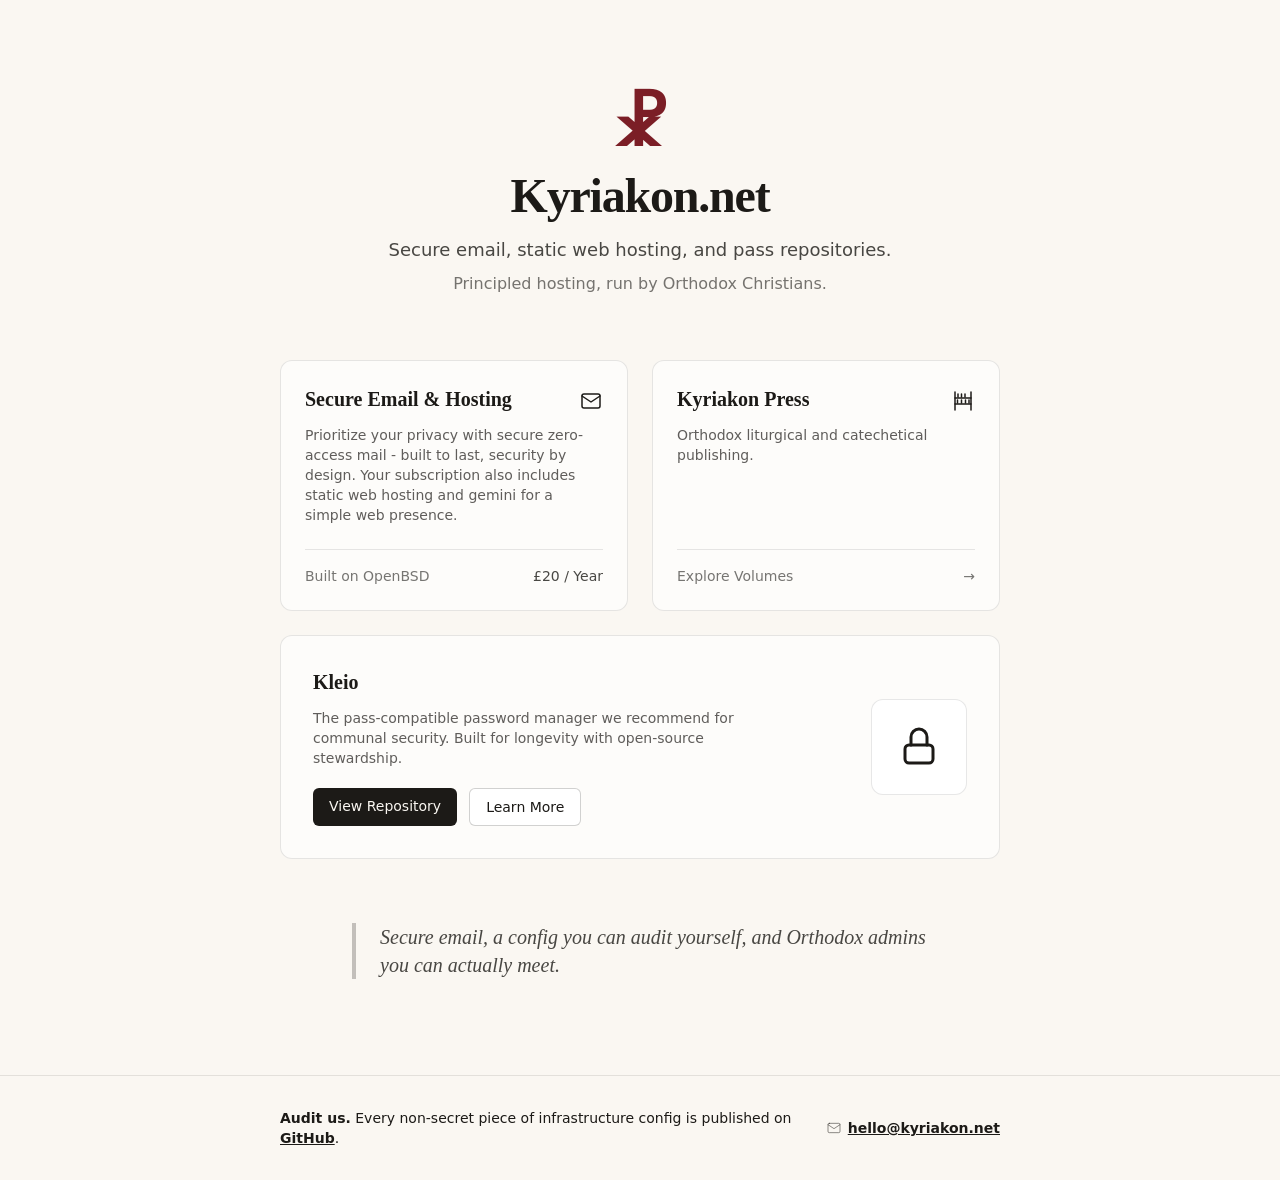
==== commit efaeba9a: "fix: small coppy fix." ====
--- a/index.html
+++ b/index.html
@@ -55,7 +55,7 @@
         </div>
         <p class="mb-6 mt-3 text-sm text-ink/70">Orthodox liturgical and catechetical publishing.</p>
         <div class="mt-auto flex items-center justify-between border-t border-ink/10 pt-4 text-sm">
-          <span class="text-ink/60">Explore volumes</span>
+          <span class="text-ink/60">Explore Volumes</span>
           <span class="text-ink/60" aria-hidden="true">→</span>
         </div>
       </a>
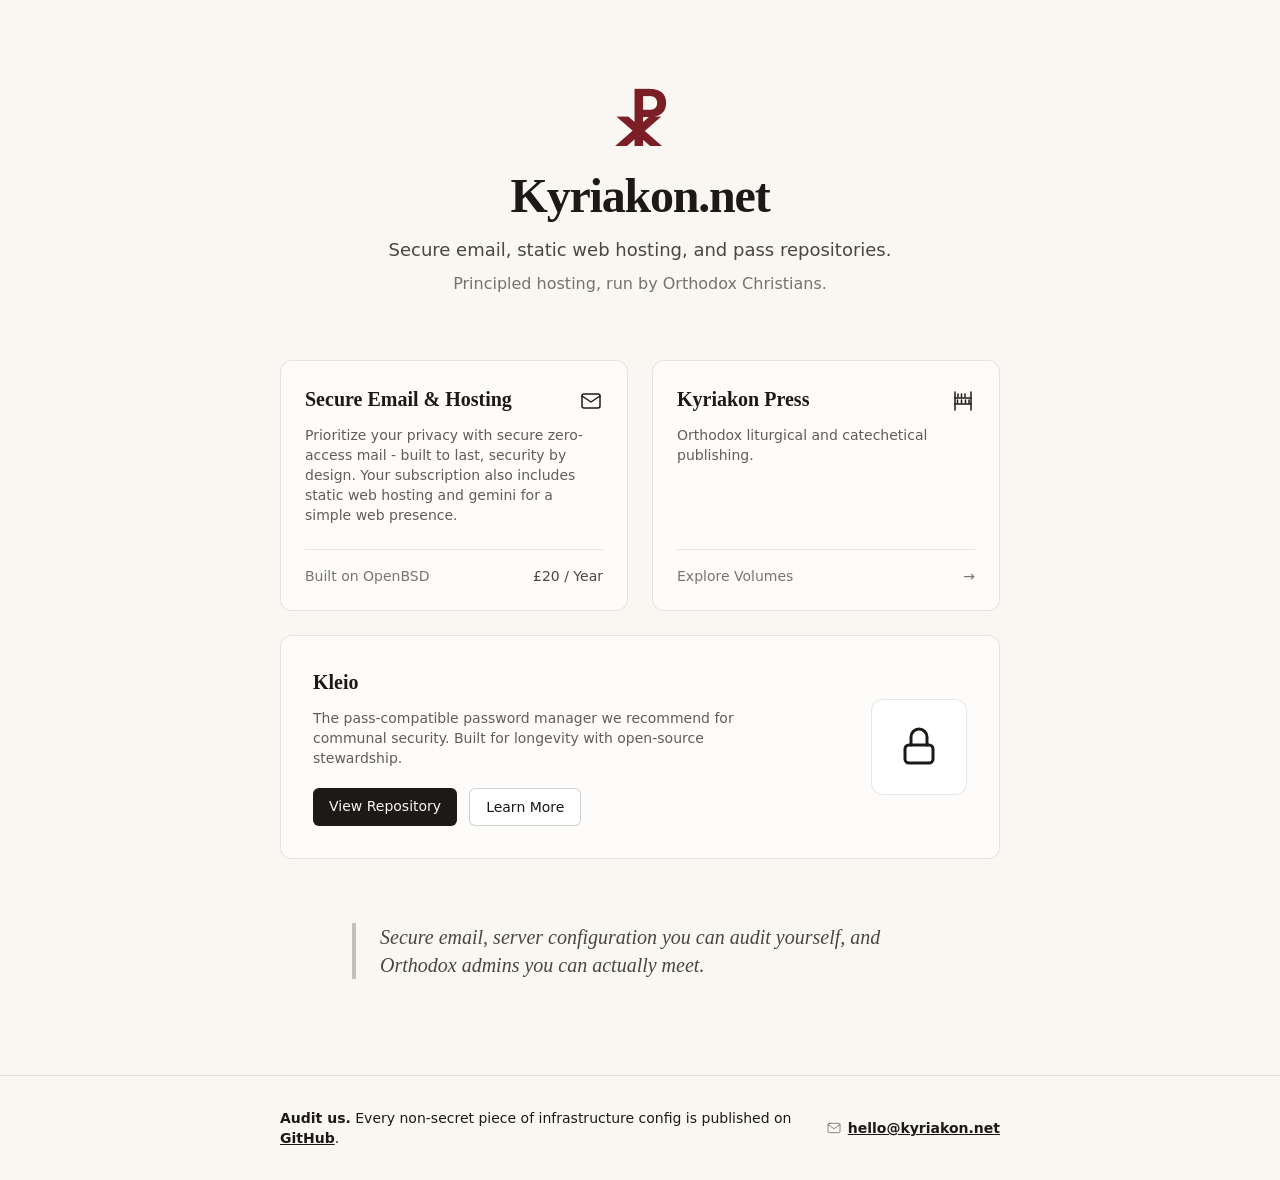
==== commit 9d02e2be: "chore: small coppy edit." ====
--- a/index.html
+++ b/index.html
@@ -82,7 +82,7 @@
 
     <section class="mt-16">
       <blockquote class="mx-auto max-w-xl border-l-4 border-ink/25 pl-6 font-display text-xl italic text-ink/80">
-        Secure email, a config you can audit yourself, and Orthodox admins you can actually meet.
+        Secure email, server configuration you can audit yourself, and Orthodox admins you can actually meet.
       </blockquote>
     </section>
 
